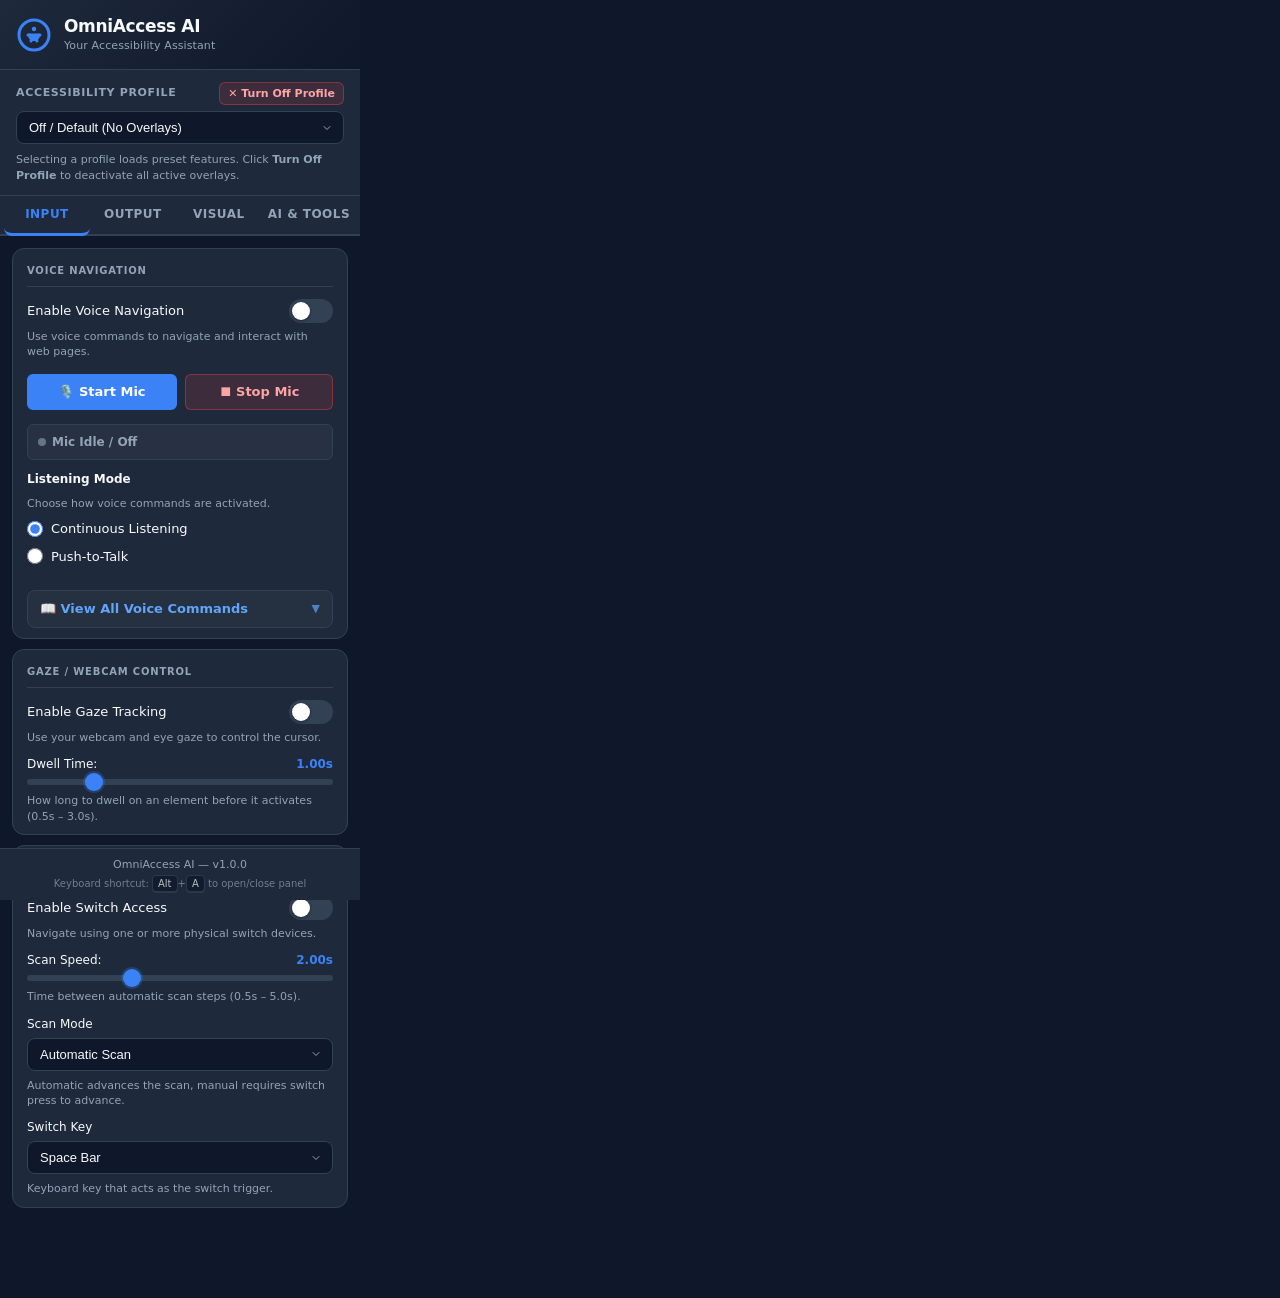
==== sidepanel/index.html @ 91d18937 "Initial commit: OmniAccess AI accessibility assistant and demo website" ====
<!DOCTYPE html>
<html lang="en">
<head>
  <meta charset="UTF-8" />
  <meta name="viewport" content="width=device-width, initial-scale=1.0" />
  <title>OmniAccess AI - Accessibility Assistant</title>
  <link rel="stylesheet" href="sidepanel.css" />
</head>
<body>

  <!-- Skip navigation link for screen readers / keyboard users -->
  <a class="skip-link" href="#main-content">Skip to main content</a>

  <!-- ========== HEADER ========== -->
  <header class="app-header" role="banner">
    <div class="header-logo" aria-hidden="true">
      <!-- Accessibility icon SVG -->
      <svg xmlns="http://www.w3.org/2000/svg" width="36" height="36" viewBox="0 0 24 24"
           fill="none" stroke="currentColor" stroke-width="2" stroke-linecap="round"
           stroke-linejoin="round" class="logo-svg" aria-hidden="true" focusable="false">
        <circle cx="12" cy="12" r="10"/>
        <circle cx="12" cy="8" r="1.5" fill="currentColor" stroke="none"/>
        <path d="M8 12h8M10 16l2-4 2 4"/>
        <path d="M9 12c0 0 0 3 3 3s3-3 3-3"/>
      </svg>
    </div>
    <div class="header-text">
      <h1 class="app-name">OmniAccess AI</h1>
      <p class="app-subtitle">Your Accessibility Assistant</p>
    </div>
  </header>

  <!-- ========== PROFILE SELECTOR ========== -->
  <section class="profile-section" aria-labelledby="profile-label">
    <div style="display: flex; justify-content: space-between; align-items: center;">
      <label id="profile-label" for="profile-select" class="profile-label">
        Accessibility Profile
      </label>
      <button id="btn-reset-profile" type="button" class="btn btn-secondary" style="padding: 3px 8px; font-size: 11px; font-weight: 700; border-radius: 6px; background: rgba(239, 68, 68, 0.15); border: 1px solid rgba(239, 68, 68, 0.4); color: #fca5a5; cursor: pointer; display: inline-flex; align-items: center; gap: 4px;">
        ✕ Turn Off Profile
      </button>
    </div>
    <select id="profile-select" class="profile-select" aria-describedby="profile-desc">
      <option value="custom">Off / Default (No Overlays)</option>
      <option value="low_vision">Low Vision</option>
      <option value="blind_screen_reader">Blind / Screen Reader</option>
      <option value="motor_switch">Motor / Switch Access</option>
      <option value="cognitive_dyslexia">Cognitive / Dyslexia</option>
      <option value="deaf_hard_of_hearing">Deaf / Hard of Hearing</option>
    </select>
    <p id="profile-desc" class="helper-text">
      Selecting a profile loads preset features. Click <strong>Turn Off Profile</strong> to deactivate all active overlays.
    </p>
  </section>

  <!-- ========== TAB NAVIGATION ========== -->
  <main id="main-content">
    <div class="tab-bar" role="tablist" aria-label="Settings Categories">
      <button
        class="tab-btn active"
        role="tab"
        id="tab-input"
        aria-controls="panel-input"
        aria-selected="true"
        tabindex="0">
        Input
      </button>
      <button
        class="tab-btn"
        role="tab"
        id="tab-output"
        aria-controls="panel-output"
        aria-selected="false"
        tabindex="-1">
        Output
      </button>
      <button
        class="tab-btn"
        role="tab"
        id="tab-visual"
        aria-controls="panel-visual"
        aria-selected="false"
        tabindex="-1">
        Visual
      </button>
      <button
        class="tab-btn"
        role="tab"
        id="tab-ai"
        aria-controls="panel-ai"
        aria-selected="false"
        tabindex="-1">
        AI &amp; Tools
      </button>
    </div>

    <!-- ======== INPUT TAB PANEL ======== -->
    <div
      class="tab-panel active"
      id="panel-input"
      role="tabpanel"
      aria-labelledby="tab-input"
      tabindex="0">

      <!-- Voice Navigation -->
      <section class="section-card" aria-labelledby="voice-heading">
        <h2 id="voice-heading" class="section-title">Voice Navigation</h2>

        <div class="control-row">
          <label class="toggle-label" for="voice-toggle">
            <span class="toggle-text">Enable Voice Navigation</span>
            <span class="toggle-switch">
              <input type="checkbox" id="voice-toggle" class="toggle-input"
                     aria-describedby="voice-toggle-desc" />
              <span class="toggle-slider" aria-hidden="true"></span>
            </span>
          </label>
          <p id="voice-toggle-desc" class="helper-text">
            Use voice commands to navigate and interact with web pages.
          </p>
          <div style="display: flex; gap: 8px; margin-top: 10px;">
            <button id="btn-start-mic" type="button" class="btn btn-primary" style="flex: 1; padding: 7px 12px; font-size: 13px; display: inline-flex; align-items: center; justify-content: center; gap: 6px; border-radius: 6px; cursor: pointer;">
              🎙️ Start Mic
            </button>
            <button id="btn-stop-mic" type="button" class="btn btn-secondary" style="flex: 1; padding: 7px 12px; font-size: 13px; display: inline-flex; align-items: center; justify-content: center; gap: 6px; border-radius: 6px; cursor: pointer; background: rgba(239, 68, 68, 0.15); border: 1px solid rgba(239, 68, 68, 0.4); color: #fca5a5;">
              ⏹ Stop Mic
            </button>
          </div>
          <div id="mic-live-banner" style="margin-top: 10px; padding: 8px 10px; background: rgba(255,255,255,0.04); border: 1px solid var(--border); border-radius: 6px; font-size: 12px; display: flex; align-items: center; justify-content: space-between;">
            <span id="mic-status-label" style="display: inline-flex; align-items: center; gap: 6px; font-weight: 600; color: #94a3b8;">
              <span id="mic-status-dot" style="width: 8px; height: 8px; border-radius: 50%; background: #64748b;"></span>
              Mic Idle / Off
            </span>
            <span id="mic-live-text" style="color: #cbd5e1; font-style: italic; max-width: 170px; overflow: hidden; text-overflow: ellipsis; white-space: nowrap;"></span>
          </div>
        </div>

        <fieldset class="radio-group" id="listening-mode-group" aria-describedby="listen-mode-desc">
          <legend class="radio-legend">Listening Mode</legend>
          <p id="listen-mode-desc" class="helper-text">Choose how voice commands are activated.</p>
          <label class="radio-label">
            <input type="radio" name="listening-mode" value="continuous" id="mode-continuous" />
            <span>Continuous Listening</span>
          </label>
          <label class="radio-label">
            <input type="radio" name="listening-mode" value="push_to_talk" id="mode-push" />
            <span>Push-to-Talk</span>
          </label>
        </fieldset>

        <!-- Voice Commands Cheat Sheet -->
        <details style="margin-top: 14px; background: rgba(255,255,255,0.03); border: 1px solid var(--border); border-radius: 8px; padding: 8px 12px; font-size: 13px;">
          <summary style="cursor: pointer; font-weight: 700; color: #60a5fa; user-select: none; display: flex; align-items: center; justify-content: space-between;">
            <span>📖 View All Voice Commands</span>
            <span style="font-size: 11px; opacity: 0.7;">▼</span>
          </summary>
          <div style="margin-top: 10px; display: flex; flex-direction: column; gap: 8px; font-size: 12px; line-height: 1.5; color: #cbd5e1;">
            <div>
              <strong style="color: #fff;">Media & Playback:</strong>
              <div style="color: #94a3b8; margin-top: 2px;">• "play" / "play video" / "resume"</div>
              <div style="color: #94a3b8;">• "pause" / "pause video" / "freeze"</div>
              <div style="color: #94a3b8;">• "volume up" / "volume down" / "mute" / "unmute"</div>
            </div>
            <div>
              <strong style="color: #fff;">Screen & Brightness:</strong>
              <div style="color: #94a3b8; margin-top: 2px;">• "brightness up" / "make brighter"</div>
              <div style="color: #94a3b8;">• "brightness down" / "dim screen"</div>
              <div style="color: #94a3b8;">• "zoom in" / "zoom out" / "fullscreen"</div>
            </div>
            <div>
              <strong style="color: #fff;">Navigation & Clicks:</strong>
              <div style="color: #94a3b8; margin-top: 2px;">• "show numbers" (places badges on links/buttons)</div>
              <div style="color: #94a3b8;">• "click [number or name]" (e.g. "click 3" or "click search")</div>
              <div style="color: #94a3b8;">• "scroll down" / "scroll up" / "top" / "bottom"</div>
              <div style="color: #94a3b8;">• "go back" / "go forward" / "reload"</div>
            </div>
            <div>
              <strong style="color: #fff;">Microphone & AI:</strong>
              <div style="color: #94a3b8; margin-top: 2px;">• "stop listening" / "turn off mic" / "mute mic"</div>
              <div style="color: #94a3b8;">• "read page" / "stop reading"</div>
              <div style="color: #94a3b8;">• "simplify text" / "high contrast" / "captions"</div>
            </div>
            <div style="margin-top: 10px; padding-top: 8px; border-top: 1px solid var(--border); text-align: center;">
              <a id="link-voice-commands" href="website.html#voice-commands" target="_blank" rel="noopener noreferrer" style="color: #60a5fa; text-decoration: none; font-weight: 700; display: inline-flex; align-items: center; gap: 5px; font-size: 12px; cursor: pointer;">
                <span>🌐 Open Full Voice Commands Guide in New Tab</span>
                <span style="font-size: 14px;">↗</span>
              </a>
            </div>
          </div>
        </details>
      </section>

      <!-- Gaze / Webcam -->
      <section class="section-card" aria-labelledby="gaze-heading">
        <h2 id="gaze-heading" class="section-title">Gaze / Webcam Control</h2>

        <div class="control-row">
          <label class="toggle-label" for="gaze-toggle">
            <span class="toggle-text">Enable Gaze Tracking</span>
            <span class="toggle-switch">
              <input type="checkbox" id="gaze-toggle" class="toggle-input"
                     aria-describedby="gaze-toggle-desc" />
              <span class="toggle-slider" aria-hidden="true"></span>
            </span>
          </label>
          <p id="gaze-toggle-desc" class="helper-text">
            Use your webcam and eye gaze to control the cursor.
          </p>
        </div>

        <div class="slider-group">
          <label for="dwell-time-slider" class="slider-label">
            Dwell Time:
            <span id="dwell-time-value" class="slider-value" aria-live="polite">1.00s</span>
          </label>
          <input
            type="range"
            id="dwell-time-slider"
            class="range-slider"
            min="0.5"
            max="3.0"
            step="0.25"
            value="1.0"
            aria-describedby="dwell-time-desc"
            aria-valuemin="0.5"
            aria-valuemax="3.0"
            aria-valuenow="1.0"
            aria-valuetext="1.00 seconds" />
          <p id="dwell-time-desc" class="helper-text">
            How long to dwell on an element before it activates (0.5s – 3.0s).
          </p>
        </div>
      </section>

      <!-- Switch Access -->
      <section class="section-card" aria-labelledby="switch-heading">
        <h2 id="switch-heading" class="section-title">Switch Access</h2>

        <div class="control-row">
          <label class="toggle-label" for="switch-toggle">
            <span class="toggle-text">Enable Switch Access</span>
            <span class="toggle-switch">
              <input type="checkbox" id="switch-toggle" class="toggle-input"
                     aria-describedby="switch-toggle-desc" />
              <span class="toggle-slider" aria-hidden="true"></span>
            </span>
          </label>
          <p id="switch-toggle-desc" class="helper-text">
            Navigate using one or more physical switch devices.
          </p>
        </div>

        <div class="slider-group">
          <label for="scan-speed-slider" class="slider-label">
            Scan Speed:
            <span id="scan-speed-value" class="slider-value" aria-live="polite">2.00s</span>
          </label>
          <input
            type="range"
            id="scan-speed-slider"
            class="range-slider"
            min="0.5"
            max="5.0"
            step="0.5"
            value="2.0"
            aria-describedby="scan-speed-desc"
            aria-valuemin="0.5"
            aria-valuemax="5.0"
            aria-valuenow="2.0"
            aria-valuetext="2.00 seconds" />
          <p id="scan-speed-desc" class="helper-text">
            Time between automatic scan steps (0.5s – 5.0s).
          </p>
        </div>

        <div class="select-group">
          <label for="scan-mode-select" class="select-label">Scan Mode</label>
          <select id="scan-mode-select" class="styled-select" aria-describedby="scan-mode-desc">
            <option value="auto">Automatic Scan</option>
            <option value="manual">Manual Scan</option>
          </select>
          <p id="scan-mode-desc" class="helper-text">
            Automatic advances the scan, manual requires switch press to advance.
          </p>
        </div>

        <div class="select-group">
          <label for="switch-key-select" class="select-label">Switch Key</label>
          <select id="switch-key-select" class="styled-select" aria-describedby="switch-key-desc">
            <option value="Space">Space Bar</option>
            <option value="Enter">Enter Key</option>
          </select>
          <p id="switch-key-desc" class="helper-text">
            Keyboard key that acts as the switch trigger.
          </p>
        </div>
      </section>
    </div><!-- /panel-input -->

    <!-- ======== OUTPUT TAB PANEL ======== -->
    <div
      class="tab-panel"
      id="panel-output"
      role="tabpanel"
      aria-labelledby="tab-output"
      tabindex="0"
      hidden>

      <!-- Live Captions (Moved to top of Output tab for immediate visibility) -->
      <section class="section-card" aria-labelledby="captions-heading" style="border: 1.5px solid #3b82f6;">
        <h2 id="captions-heading" class="section-title" style="color: #60a5fa; display: flex; align-items: center; justify-content: space-between;">
          <span>🎙️ Live Captions</span>
          <span style="font-size: 11px; font-weight: normal; background: rgba(59,130,246,0.2); padding: 2px 8px; border-radius: 12px; color: #93c5fd;">Real-time</span>
        </h2>

        <div class="control-row">
          <label class="toggle-label" for="captions-toggle">
            <span class="toggle-text" style="font-weight: 600;">Enable Live Captions</span>
            <span class="toggle-switch">
              <input type="checkbox" id="captions-toggle" class="toggle-input"
                     aria-describedby="captions-toggle-desc" />
              <span class="toggle-slider" aria-hidden="true"></span>
            </span>
          </label>
          <p id="captions-toggle-desc" class="helper-text">
            Display draggable real-time floating captions for microphone or media audio.
          </p>
        </div>

        <div class="select-group">
          <label for="caption-lang-select" class="select-label">Speech Recognition Language</label>
          <select id="caption-lang-select" class="styled-select" aria-describedby="caption-lang-desc">
            <option value="en-US" selected>English (US) [en-US]</option>
            <option value="en-GB">English (UK) [en-GB]</option>
            <option value="es-ES">Spanish [es-ES]</option>
            <option value="fr-FR">French [fr-FR]</option>
            <option value="de-DE">German [de-DE]</option>
            <option value="hi-IN">Hindi [hi-IN]</option>
            <option value="zh-CN">Chinese (Simplified) [zh-CN]</option>
            <option value="ja-JP">Japanese [ja-JP]</option>
            <option value="ar-SA">Arabic [ar-SA]</option>
            <option value="pt-BR">Portuguese [pt-BR]</option>
          </select>
          <p id="caption-lang-desc" class="helper-text">
            Choose the language being spoken into your microphone or media.
          </p>
        </div>

        <div class="select-group">
          <label for="caption-size-select" class="select-label">Caption Size</label>
          <select id="caption-size-select" class="styled-select">
            <option value="small">Small (16px)</option>
            <option value="medium" selected>Medium (20px)</option>
            <option value="large">Large (26px)</option>
          </select>
        </div>

        <div style="margin-top: 10px; display: flex; gap: 8px;">
          <button type="button" id="caption-test-btn" class="action-btn secondary" style="flex: 1; padding: 7px 10px; font-size: 12px;">
            💬 Test Captions HUD
          </button>
        </div>
      </section>

      <!-- Audio Chimes -->
      <section class="section-card" aria-labelledby="chimes-heading">
        <h2 id="chimes-heading" class="section-title">Audio Feedback</h2>

        <div class="control-row">
          <label class="toggle-label" for="audio-chimes-toggle">
            <span class="toggle-text">Audio Chimes</span>
            <span class="toggle-switch">
              <input type="checkbox" id="audio-chimes-toggle" class="toggle-input"
                     aria-describedby="chimes-desc" />
              <span class="toggle-slider" aria-hidden="true"></span>
            </span>
          </label>
          <p id="chimes-desc" class="helper-text">
            Play subtle chime sounds on interactions and events.
          </p>
        </div>

        <div style="margin-top: 10px;">
          <button type="button" id="test-chime-btn" class="action-btn secondary" style="width: 100%; padding: 6px 10px; font-size: 12px;">
            🔔 Play Test Chime
          </button>
        </div>
      </section>

      <!-- Read Aloud -->
      <section class="section-card" aria-labelledby="readaloud-heading">
        <h2 id="readaloud-heading" class="section-title">Read Aloud (TTS)</h2>

        <div class="control-row">
          <label class="toggle-label" for="read-aloud-toggle">
            <span class="toggle-text">Enable Read Aloud</span>
            <span class="toggle-switch">
              <input type="checkbox" id="read-aloud-toggle" class="toggle-input"
                     aria-describedby="readaloud-toggle-desc" />
              <span class="toggle-slider" aria-hidden="true"></span>
            </span>
          </label>
          <p id="readaloud-toggle-desc" class="helper-text">
            Read page content aloud using text-to-speech.
          </p>
        </div>

        <div class="slider-group">
          <label for="tts-speed-slider" class="slider-label">
            Speech Speed:
            <span id="tts-speed-value" class="slider-value" aria-live="polite">1.0×</span>
          </label>
          <input
            type="range"
            id="tts-speed-slider"
            class="range-slider"
            min="0.5"
            max="2.0"
            step="0.1"
            value="1.0"
            aria-valuemin="0.5"
            aria-valuemax="2.0"
            aria-valuenow="1.0"
            aria-valuetext="1.0 times" />
        </div>

        <div class="slider-group">
          <label for="tts-pitch-slider" class="slider-label">
            Pitch:
            <span id="tts-pitch-value" class="slider-value" aria-live="polite">1.0</span>
          </label>
          <input
            type="range"
            id="tts-pitch-slider"
            class="range-slider"
            min="0.5"
            max="2.0"
            step="0.1"
            value="1.0"
            aria-valuemin="0.5"
            aria-valuemax="2.0"
            aria-valuenow="1.0" />
        </div>

        <div class="select-group">
          <label for="tts-voice-select" class="select-label">Voice</label>
          <select id="tts-voice-select" class="styled-select" aria-describedby="voice-select-desc">
            <option value="">Loading voices…</option>
          </select>
          <p id="voice-select-desc" class="helper-text">
            Voices are provided by your operating system.
          </p>
        </div>
      </section>

      <!-- Sound Labels -->
      <section class="section-card" aria-labelledby="sound-labels-heading">
        <h2 id="sound-labels-heading" class="section-title">Sound Labels</h2>

        <div class="control-row">
          <label class="toggle-label" for="sound-labels-toggle">
            <span class="toggle-text">Show Sound Labels</span>
            <span class="toggle-switch">
              <input type="checkbox" id="sound-labels-toggle" class="toggle-input"
                     aria-describedby="sound-labels-desc" />
              <span class="toggle-slider" aria-hidden="true"></span>
            </span>
          </label>
          <p id="sound-labels-desc" class="helper-text">
            Display on-screen text tags like [Music], [Applause] for ambient sounds.
          </p>
        </div>
      </section>

      <!-- Visual Alerts -->
      <section class="section-card" aria-labelledby="visual-alerts-heading">
        <h2 id="visual-alerts-heading" class="section-title">Visual &amp; Haptic</h2>

        <div class="control-row">
          <label class="toggle-label" for="visual-alerts-toggle">
            <span class="toggle-text">Visual Alerts</span>
            <span class="toggle-switch">
              <input type="checkbox" id="visual-alerts-toggle" class="toggle-input"
                     aria-describedby="visual-alerts-desc" />
              <span class="toggle-slider" aria-hidden="true"></span>
            </span>
          </label>
          <p id="visual-alerts-desc" class="helper-text">
            Flash the screen border instead of playing sounds for alerts.
          </p>
        </div>

        <div class="control-row">
          <label class="toggle-label" for="haptic-toggle">
            <span class="toggle-text">Haptic Feedback</span>
            <span class="toggle-switch">
              <input type="checkbox" id="haptic-toggle" class="toggle-input"
                     aria-describedby="haptic-desc" />
              <span class="toggle-slider" aria-hidden="true"></span>
            </span>
          </label>
          <p id="haptic-desc" class="helper-text">
            Trigger device vibration on key events (mobile/supported devices only).
          </p>
        </div>
      </section>
    </div><!-- /panel-output -->

    <!-- ======== VISUAL TAB PANEL ======== -->
    <div
      class="tab-panel"
      id="panel-visual"
      role="tabpanel"
      aria-labelledby="tab-visual"
      tabindex="0"
      hidden>

      <!-- High Contrast -->
      <section class="section-card" aria-labelledby="contrast-heading">
        <h2 id="contrast-heading" class="section-title">High Contrast</h2>

        <div class="control-row">
          <label class="toggle-label" for="high-contrast-toggle">
            <span class="toggle-text">Enable High Contrast</span>
            <span class="toggle-switch">
              <input type="checkbox" id="high-contrast-toggle" class="toggle-input"
                     aria-describedby="contrast-toggle-desc" />
              <span class="toggle-slider" aria-hidden="true"></span>
            </span>
          </label>
          <p id="contrast-toggle-desc" class="helper-text">
            Apply a high-contrast colour theme to the current page.
          </p>
        </div>

        <div class="select-group">
          <label for="contrast-theme-select" class="select-label">Contrast Theme</label>
          <select id="contrast-theme-select" class="styled-select">
            <option value="yellow-black">Yellow on Black</option>
            <option value="white-black">White on Black</option>
            <option value="black-white">Black on White</option>
          </select>
        </div>
      </section>

      <!-- Large Cursor -->
      <section class="section-card" aria-labelledby="cursor-heading">
        <h2 id="cursor-heading" class="section-title">Cursor</h2>

        <div class="control-row">
          <label class="toggle-label" for="large-cursor-toggle">
            <span class="toggle-text">Large Cursor</span>
            <span class="toggle-switch">
              <input type="checkbox" id="large-cursor-toggle" class="toggle-input"
                     aria-describedby="cursor-desc" />
              <span class="toggle-slider" aria-hidden="true"></span>
            </span>
          </label>
          <p id="cursor-desc" class="helper-text">
            Replace the default cursor with a larger, high-visibility cursor.
          </p>
        </div>
      </section>

      <!-- Zoom Level -->
      <section class="section-card" aria-labelledby="zoom-heading">
        <h2 id="zoom-heading" class="section-title">Page Zoom</h2>

        <div class="slider-group">
          <label for="zoom-slider" class="slider-label">
            Zoom Level:
            <span id="zoom-value" class="slider-value" aria-live="polite">100%</span>
          </label>
          <input
            type="range"
            id="zoom-slider"
            class="range-slider"
            min="80"
            max="200"
            step="5"
            value="100"
            aria-valuemin="80"
            aria-valuemax="200"
            aria-valuenow="100"
            aria-valuetext="100 percent" />
        </div>
      </section>

      <!-- Dyslexia Font -->
      <section class="section-card" aria-labelledby="dyslexia-heading">
        <h2 id="dyslexia-heading" class="section-title">Dyslexia-Friendly Font</h2>

        <div class="control-row">
          <label class="toggle-label" for="dyslexia-font-toggle">
            <span class="toggle-text">Enable Dyslexia Font</span>
            <span class="toggle-switch">
              <input type="checkbox" id="dyslexia-font-toggle" class="toggle-input"
                     aria-describedby="dyslexia-font-desc" />
              <span class="toggle-slider" aria-hidden="true"></span>
            </span>
          </label>
          <p id="dyslexia-font-desc" class="helper-text">
            Apply a dyslexia-friendly typeface to all page text.
          </p>
        </div>

        <div class="select-group">
          <label for="dyslexia-font-select" class="select-label">Font Family</label>
          <select id="dyslexia-font-select" class="styled-select">
            <option value="Lexend">Lexend</option>
            <option value="Atkinson">Atkinson Hyperlegible</option>
            <option value="OpenDyslexic">OpenDyslexic</option>
          </select>
        </div>
      </section>

      <!-- Bionic Reading -->
      <section class="section-card" aria-labelledby="bionic-heading">
        <h2 id="bionic-heading" class="section-title">Reading Enhancements</h2>

        <div class="control-row">
          <label class="toggle-label" for="bionic-reading-toggle">
            <span class="toggle-text">Bionic Reading</span>
            <span class="toggle-switch">
              <input type="checkbox" id="bionic-reading-toggle" class="toggle-input"
                     aria-describedby="bionic-desc" />
              <span class="toggle-slider" aria-hidden="true"></span>
            </span>
          </label>
          <p id="bionic-desc" class="helper-text">
            Bold the first letters of each word to speed up reading.
          </p>
        </div>

        <div class="control-row">
          <label class="toggle-label" for="reading-ruler-toggle">
            <span class="toggle-text">Reading Ruler</span>
            <span class="toggle-switch">
              <input type="checkbox" id="reading-ruler-toggle" class="toggle-input"
                     aria-describedby="ruler-desc" />
              <span class="toggle-slider" aria-hidden="true"></span>
            </span>
          </label>
          <p id="ruler-desc" class="helper-text">
            Show a horizontal guide line that follows your cursor to aid tracking.
          </p>
        </div>

        <div class="control-row">
          <label class="toggle-label" for="text-spacing-toggle">
            <span class="toggle-text">Increased Text Spacing</span>
            <span class="toggle-switch">
              <input type="checkbox" id="text-spacing-toggle" class="toggle-input"
                     aria-describedby="spacing-desc" />
              <span class="toggle-slider" aria-hidden="true"></span>
            </span>
          </label>
          <p id="spacing-desc" class="helper-text">
            Increase letter spacing, word spacing, and line height for readability.
          </p>
        </div>
      </section>
    </div><!-- /panel-visual -->

    <!-- ======== AI TOOLS TAB PANEL ======== -->
    <div
      class="tab-panel"
      id="panel-ai"
      role="tabpanel"
      aria-labelledby="tab-ai"
      tabindex="0"
      hidden>

      <!-- AI Provider -->
      <section class="section-card" aria-labelledby="apikey-heading">
        <h2 id="apikey-heading" class="section-title">AI Provider</h2>

        <div class="select-group" style="margin-bottom: 12px;">
          <label for="ai-provider-select" class="select-label">Provider</label>
          <select id="ai-provider-select" class="styled-select" aria-describedby="provider-desc">
            <option value="gemini">Google Gemini</option>
            <option value="grok">Grok (xAI)</option>
          </select>
          <p id="provider-desc" class="helper-text">
            Choose which AI service powers text simplification and image descriptions.
          </p>
        </div>

        <div class="select-group">
          <label for="api-key-input" class="select-label" id="api-key-label">API Key</label>
          <div style="position: relative;">
            <input
              type="password"
              id="api-key-input"
              class="styled-input"
              placeholder="Enter your Gemini API key…"
              autocomplete="off"
              aria-describedby="api-key-desc"
              style="padding-right: 44px;" />
            <button
              type="button"
              id="api-key-show-btn"
              aria-label="Show/hide API key"
              title="Show / hide key"
              style="position:absolute;right:8px;top:50%;transform:translateY(-50%);background:none;border:none;cursor:pointer;font-size:16px;color:var(--text-secondary,#94a3b8);padding:4px;">
              👁
            </button>
          </div>
          <p id="api-key-desc" class="helper-text" id="api-key-hint">
            Your key is saved automatically — you only need to enter it once.
          </p>
          <!-- Saved indicator -->
          <div id="key-saved-badge"
               style="display:none; margin-top:6px; font-size:12px; color:#4ade80; display:flex; align-items:center; gap:5px;"
               aria-live="polite">
            <span>✓</span><span>Key remembered</span>
          </div>
        </div>

        <div class="button-row">
          <button id="api-key-save-btn" class="btn-primary" type="button">
            Save Key
          </button>
          <button id="api-key-test-btn" class="btn-secondary" type="button">
            Test Key
          </button>
          <button id="api-key-clear-btn" class="btn-secondary" type="button" style="color:#fca5a5; border-color:rgba(239,68,68,0.3);" title="Remove saved key">
            Clear
          </button>
        </div>
        <div id="api-key-status" class="status-message" aria-live="polite" role="status"></div>

        <div class="ai-model-info" id="ai-model-info" aria-live="polite">
          <span class="model-label">Model:</span>
          <span id="model-name" class="model-value">—</span>
        </div>

        <div style="margin-top: 1rem; border-top: 1px solid var(--border); padding-top: 1rem;">
          <button id="open-website-btn" class="btn-secondary" type="button" style="width: 100%; display: flex; align-items: center; justify-content: center; gap: 8px;">
            <span>🌐 Open Showcase Website</span>
          </button>
        </div>
      </section>

      <!-- Simplify Text -->
      <section class="section-card" aria-labelledby="simplify-heading">
        <h2 id="simplify-heading" class="section-title">Simplify Text</h2>

        <div class="select-group">
          <label for="reading-level-select" class="select-label">Reading Level</label>
          <select id="reading-level-select" class="styled-select" aria-describedby="level-desc">
            <option value="elementary">Elementary (Grade 3–5)</option>
            <option value="plain" selected>Plain English (Adult)</option>
            <option value="summary">Brief Summary</option>
          </select>
          <p id="level-desc" class="helper-text">
            Choose how the AI should simplify the page text.
          </p>
        </div>

        <div class="button-row">
          <button id="simplify-btn" class="btn-primary" type="button">
            Simplify Page
          </button>
        </div>
        <div id="simplify-status" class="status-message" aria-live="polite" role="status"></div>
      </section>

      <!-- Image Describer -->
      <section class="section-card" aria-labelledby="images-heading">
        <h2 id="images-heading" class="section-title">Image Describer</h2>
        <p class="helper-text">
          Use AI to generate descriptive alt text for images that are missing descriptions.
        </p>

        <div class="button-row">
          <button id="describe-images-btn" class="btn-primary" type="button">
            Describe Images on Page
          </button>
        </div>
        <div id="images-status" class="status-message" aria-live="polite" role="status"></div>
      </section>

      <!-- WCAG Auditor -->
      <section class="section-card" aria-labelledby="audit-heading">
        <h2 id="audit-heading" class="section-title">WCAG Auditor</h2>
        <p class="helper-text">
          Scan the current page for accessibility issues and optionally auto-fix them.
        </p>

        <div class="button-row">
          <button id="audit-btn" class="btn-primary" type="button">
            Run WCAG Audit
          </button>
          <button id="auto-fix-btn" class="btn-secondary" type="button">
            Auto-Fix Issues
          </button>
        </div>
        <div id="audit-status" class="status-message" aria-live="polite" role="status"></div>

        <div class="results-container" id="audit-results-container" hidden>
          <h3 class="results-title" id="audit-results-heading">Audit Results</h3>
          <pre
            id="audit-results"
            class="results-pre"
            role="region"
            aria-labelledby="audit-results-heading"
            tabindex="0"></pre>
        </div>
      </section>
    </div><!-- /panel-ai -->

  </main><!-- /main-content -->

  <!-- ========== FOOTER ========== -->
  <footer class="app-footer" role="contentinfo">
    <p class="footer-version">OmniAccess AI &mdash; v1.0.0</p>
    <p class="footer-shortcut">
      Keyboard shortcut: <kbd>Alt</kbd>+<kbd>A</kbd> to open/close panel
    </p>
  </footer>

  <script src="sidepanel.js"></script>
</body>
</html>
---- sidepanel/sidepanel.css ----
/* ==========================================================================
   OmniAccess AI — Side Panel Stylesheet
   Dark theme, WCAG-AA compliant, 360px side panel width
   ========================================================================== */

/* --------------------------------------------------------------------------
   1. CSS Custom Properties (Design Tokens)
   -------------------------------------------------------------------------- */
:root {
  --bg-primary:    #0f172a;
  --bg-secondary:  #1e293b;
  --bg-card:       #1e293b;
  --accent:        #3b82f6;
  --accent-hover:  #2563eb;
  --text-primary:  #f8fafc;
  --text-secondary:#94a3b8;
  --border:        #334155;
  --success:       #10b981;
  --error:         #ef4444;
  --warning:       #f59e0b;

  /* toggle switch dimensions */
  --toggle-w: 44px;
  --toggle-h: 24px;
  --toggle-thumb: 18px;

  /* focus ring */
  --focus-ring: 3px solid var(--accent);
  --focus-offset: 2px;
}

/* --------------------------------------------------------------------------
   2. Reset / Base
   -------------------------------------------------------------------------- */
*,
*::before,
*::after {
  box-sizing: border-box;
  margin: 0;
  padding: 0;
}

html {
  scroll-behavior: smooth;
}

body {
  font-family: system-ui, -apple-system, BlinkMacSystemFont, "Segoe UI",
               Roboto, Oxygen, Ubuntu, Cantarell, "Open Sans", "Helvetica Neue",
               sans-serif;
  background-color: var(--bg-primary);
  color: var(--text-primary);
  min-height: 100vh;
  width: 360px;
  font-size: 14px;
  line-height: 1.5;
  overflow-x: hidden;
}

/* --------------------------------------------------------------------------
   3. Scrollbar (webkit)
   -------------------------------------------------------------------------- */
::-webkit-scrollbar {
  width: 6px;
  height: 6px;
}

::-webkit-scrollbar-track {
  background: var(--bg-primary);
}

::-webkit-scrollbar-thumb {
  background: var(--border);
  border-radius: 3px;
}

::-webkit-scrollbar-thumb:hover {
  background: var(--text-secondary);
}

/* --------------------------------------------------------------------------
   4. Skip Link (accessibility)
   -------------------------------------------------------------------------- */
.skip-link {
  position: absolute;
  top: -60px;
  left: 8px;
  background: var(--accent);
  color: #ffffff;
  padding: 8px 14px;
  border-radius: 6px;
  font-weight: 600;
  font-size: 13px;
  text-decoration: none;
  z-index: 9999;
  transition: top 0.2s;
}

.skip-link:focus {
  top: 8px;
  outline: var(--focus-ring);
  outline-offset: var(--focus-offset);
}

/* --------------------------------------------------------------------------
   5. Header
   -------------------------------------------------------------------------- */
.app-header {
  display: flex;
  align-items: center;
  gap: 12px;
  padding: 16px 16px 14px;
  background: linear-gradient(135deg, #1e293b 0%, #0f172a 100%);
  border-bottom: 1px solid var(--border);
}

.header-logo {
  flex-shrink: 0;
}

.logo-svg {
  display: block;
  color: var(--accent);
  width: 36px;
  height: 36px;
}

.header-text {
  display: flex;
  flex-direction: column;
  gap: 2px;
}

.app-name {
  font-size: 17px;
  font-weight: 700;
  color: var(--text-primary);
  letter-spacing: -0.02em;
  line-height: 1.2;
}

.app-subtitle {
  font-size: 11px;
  color: var(--text-secondary);
  letter-spacing: 0.01em;
}

/* --------------------------------------------------------------------------
   6. Profile Selector
   -------------------------------------------------------------------------- */
.profile-section {
  padding: 12px 16px;
  background: var(--bg-secondary);
  border-bottom: 1px solid var(--border);
  display: flex;
  flex-direction: column;
  gap: 6px;
}

.profile-label {
  font-size: 11px;
  font-weight: 600;
  color: var(--text-secondary);
  text-transform: uppercase;
  letter-spacing: 0.06em;
}

.profile-select {
  width: 100%;
  background: var(--bg-primary);
  color: var(--text-primary);
  border: 1px solid var(--border);
  border-radius: 8px;
  padding: 8px 12px;
  font-size: 13px;
  cursor: pointer;
  appearance: none;
  background-image: url("data:image/svg+xml,%3Csvg xmlns='http://www.w3.org/2000/svg' width='12' height='12' viewBox='0 0 24 24' fill='none' stroke='%2394a3b8' stroke-width='2' stroke-linecap='round' stroke-linejoin='round'%3E%3Cpolyline points='6 9 12 15 18 9'%3E%3C/polyline%3E%3C/svg%3E");
  background-repeat: no-repeat;
  background-position: right 10px center;
  padding-right: 30px;
  transition: border-color 0.2s;
}

.profile-select:hover {
  border-color: var(--accent);
}

.profile-select:focus,
.profile-select:focus-visible {
  outline: var(--focus-ring);
  outline-offset: var(--focus-offset);
  border-color: var(--accent);
}

/* --------------------------------------------------------------------------
   7. Tab Bar
   -------------------------------------------------------------------------- */
.tab-bar {
  display: flex;
  border-bottom: 2px solid var(--border);
  background: var(--bg-secondary);
  padding: 0 4px;
  gap: 0;
}

.tab-btn {
  flex: 1;
  background: none;
  border: none;
  border-bottom: 3px solid transparent;
  margin-bottom: -2px;
  padding: 10px 6px;
  color: var(--text-secondary);
  font-size: 12px;
  font-weight: 600;
  letter-spacing: 0.04em;
  text-transform: uppercase;
  cursor: pointer;
  transition: color 0.2s, border-color 0.2s;
  white-space: nowrap;
}

.tab-btn:hover {
  color: var(--text-primary);
  background: rgba(255, 255, 255, 0.04);
}

.tab-btn.active,
.tab-btn[aria-selected="true"] {
  color: var(--accent);
  border-bottom-color: var(--accent);
}

.tab-btn:focus,
.tab-btn:focus-visible {
  outline: var(--focus-ring);
  outline-offset: var(--focus-offset);
  border-radius: 4px;
}

/* --------------------------------------------------------------------------
   8. Tab Panels
   -------------------------------------------------------------------------- */
.tab-panel {
  display: none;
  padding: 12px 12px 80px; /* bottom padding clears footer */
  animation: fadeIn 0.15s ease-in;
}

.tab-panel.active {
  display: block !important;
}

.tab-panel[hidden]:not(.active) {
  display: none !important;
}

@keyframes fadeIn {
  from { opacity: 0; transform: translateY(4px); }
  to   { opacity: 1; transform: translateY(0); }
}

/* --------------------------------------------------------------------------
   9. Section Cards
   -------------------------------------------------------------------------- */
.section-card {
  background: var(--bg-card);
  border: 1px solid var(--border);
  border-radius: 12px;
  padding: 14px 14px 10px;
  margin-bottom: 10px;
  display: flex;
  flex-direction: column;
  gap: 10px;
}

.section-title {
  font-size: 10px;
  font-weight: 700;
  color: var(--text-secondary);
  text-transform: uppercase;
  letter-spacing: 0.08em;
  border-bottom: 1px solid var(--border);
  padding-bottom: 8px;
  margin-bottom: 2px;
}

/* --------------------------------------------------------------------------
   10. Helper / Description Text
   -------------------------------------------------------------------------- */
.helper-text {
  font-size: 11px;
  color: var(--text-secondary);
  line-height: 1.4;
  margin-top: 2px;
}

/* --------------------------------------------------------------------------
   11. Toggle Switches
   -------------------------------------------------------------------------- */
.control-row {
  display: flex;
  flex-direction: column;
  gap: 4px;
}

.toggle-label {
  display: flex;
  align-items: center;
  justify-content: space-between;
  gap: 10px;
  cursor: pointer;
  user-select: none;
}

.toggle-text {
  font-size: 13px;
  font-weight: 500;
  color: var(--text-primary);
  flex: 1;
}

.toggle-switch {
  position: relative;
  width: var(--toggle-w);
  height: var(--toggle-h);
  flex-shrink: 0;
}

/* Visually hide the native checkbox but keep it accessible */
.toggle-input {
  position: absolute;
  width: 1px;
  height: 1px;
  margin: -1px;
  padding: 0;
  overflow: hidden;
  clip: rect(0, 0, 0, 0);
  white-space: nowrap;
  border: 0;
}

/* Custom slider track */
.toggle-slider {
  position: absolute;
  inset: 0;
  background: var(--border);
  border-radius: 999px;
  transition: background 0.25s;
}

/* Custom slider thumb */
.toggle-slider::before {
  content: "";
  position: absolute;
  top: 50%;
  left: 3px;
  transform: translateY(-50%);
  width: var(--toggle-thumb);
  height: var(--toggle-thumb);
  background: #ffffff;
  border-radius: 50%;
  transition: transform 0.25s, background 0.25s;
  box-shadow: 0 1px 3px rgba(0, 0, 0, 0.4);
}

/* Checked state */
.toggle-input:checked + .toggle-slider {
  background: var(--accent);
}

.toggle-input:checked + .toggle-slider::before {
  transform: translateY(-50%) translateX(calc(var(--toggle-w) - var(--toggle-thumb) - 6px));
}

/* Focus ring on the switch track */
.toggle-input:focus-visible + .toggle-slider {
  outline: var(--focus-ring);
  outline-offset: var(--focus-offset);
  border-radius: 999px;
}

/* --------------------------------------------------------------------------
   12. Radio Buttons
   -------------------------------------------------------------------------- */
.radio-group {
  border: none;
  padding: 0;
  display: flex;
  flex-direction: column;
  gap: 8px;
}

.radio-legend {
  font-size: 12px;
  font-weight: 600;
  color: var(--text-primary);
  margin-bottom: 6px;
  width: 100%;
}

.radio-label {
  display: flex;
  align-items: center;
  gap: 8px;
  font-size: 13px;
  color: var(--text-primary);
  cursor: pointer;
}

.radio-label input[type="radio"] {
  accent-color: var(--accent);
  width: 16px;
  height: 16px;
  cursor: pointer;
  flex-shrink: 0;
}

.radio-label input[type="radio"]:focus-visible {
  outline: var(--focus-ring);
  outline-offset: var(--focus-offset);
}

/* --------------------------------------------------------------------------
   13. Range Sliders
   -------------------------------------------------------------------------- */
.slider-group {
  display: flex;
  flex-direction: column;
  gap: 6px;
}

.slider-label {
  display: flex;
  justify-content: space-between;
  align-items: center;
  font-size: 12px;
  font-weight: 500;
  color: var(--text-primary);
}

.slider-value {
  font-size: 12px;
  font-weight: 600;
  color: var(--accent);
  min-width: 42px;
  text-align: right;
}

.range-slider {
  -webkit-appearance: none;
  appearance: none;
  width: 100%;
  height: 6px;
  background: var(--border);
  border-radius: 3px;
  outline: none;
  cursor: pointer;
  transition: background 0.2s;
}

.range-slider::-webkit-slider-thumb {
  -webkit-appearance: none;
  appearance: none;
  width: 18px;
  height: 18px;
  background: var(--accent);
  border-radius: 50%;
  cursor: pointer;
  box-shadow: 0 0 0 2px rgba(59, 130, 246, 0.25);
  transition: box-shadow 0.2s, background 0.2s;
}

.range-slider::-moz-range-thumb {
  width: 18px;
  height: 18px;
  background: var(--accent);
  border-radius: 50%;
  border: none;
  cursor: pointer;
  box-shadow: 0 0 0 2px rgba(59, 130, 246, 0.25);
}

.range-slider:hover::-webkit-slider-thumb {
  background: var(--accent-hover);
}

.range-slider:focus-visible {
  outline: var(--focus-ring);
  outline-offset: var(--focus-offset);
  border-radius: 3px;
}

.range-slider:focus-visible::-webkit-slider-thumb {
  box-shadow: 0 0 0 4px rgba(59, 130, 246, 0.4);
}

/* --------------------------------------------------------------------------
   14. Selects
   -------------------------------------------------------------------------- */
.select-group {
  display: flex;
  flex-direction: column;
  gap: 5px;
}

.select-label {
  font-size: 12px;
  font-weight: 500;
  color: var(--text-primary);
}

.styled-select {
  width: 100%;
  background: var(--bg-primary);
  color: var(--text-primary);
  border: 1px solid var(--border);
  border-radius: 8px;
  padding: 8px 30px 8px 12px;
  font-size: 13px;
  cursor: pointer;
  appearance: none;
  background-image: url("data:image/svg+xml,%3Csvg xmlns='http://www.w3.org/2000/svg' width='12' height='12' viewBox='0 0 24 24' fill='none' stroke='%2394a3b8' stroke-width='2' stroke-linecap='round' stroke-linejoin='round'%3E%3Cpolyline points='6 9 12 15 18 9'%3E%3C/polyline%3E%3C/svg%3E");
  background-repeat: no-repeat;
  background-position: right 10px center;
  transition: border-color 0.2s;
}

.styled-select:hover {
  border-color: var(--accent);
}

.styled-select:focus,
.styled-select:focus-visible {
  outline: var(--focus-ring);
  outline-offset: var(--focus-offset);
  border-color: var(--accent);
}

/* --------------------------------------------------------------------------
   15. Text Inputs
   -------------------------------------------------------------------------- */
.styled-input {
  width: 100%;
  background: var(--bg-primary);
  color: var(--text-primary);
  border: 1px solid var(--border);
  border-radius: 8px;
  padding: 8px 12px;
  font-size: 13px;
  transition: border-color 0.2s;
}

.styled-input::placeholder {
  color: var(--text-secondary);
}

.styled-input:hover {
  border-color: var(--accent);
}

.styled-input:focus,
.styled-input:focus-visible {
  outline: var(--focus-ring);
  outline-offset: var(--focus-offset);
  border-color: var(--accent);
}

/* --------------------------------------------------------------------------
   16. Buttons
   -------------------------------------------------------------------------- */
.button-row {
  display: flex;
  flex-wrap: wrap;
  gap: 8px;
}

/* Base button */
button {
  font-family: inherit;
  font-size: 13px;
  font-weight: 600;
  cursor: pointer;
  border-radius: 8px;
  padding: 8px 16px;
  border: 2px solid transparent;
  transition: background 0.2s, border-color 0.2s, color 0.2s, box-shadow 0.2s;
  line-height: 1.4;
}

button:focus,
button:focus-visible {
  outline: var(--focus-ring);
  outline-offset: var(--focus-offset);
}

/* Primary */
.btn-primary {
  background: var(--accent);
  color: #ffffff;
  border-color: var(--accent);
}

.btn-primary:hover {
  background: var(--accent-hover);
  border-color: var(--accent-hover);
}

.btn-primary:active {
  background: #1d4ed8;
}

/* Secondary / Outline */
.btn-secondary {
  background: transparent;
  color: var(--accent);
  border-color: var(--accent);
}

.btn-secondary:hover {
  background: rgba(59, 130, 246, 0.12);
}

/* Danger */
.btn-danger {
  background: var(--error);
  color: #ffffff;
  border-color: var(--error);
}

.btn-danger:hover {
  background: #dc2626;
  border-color: #dc2626;
}

/* Disabled state */
button:disabled {
  opacity: 0.5;
  cursor: not-allowed;
}

/* --------------------------------------------------------------------------
   17. Status Messages
   -------------------------------------------------------------------------- */
.status-message {
  font-size: 12px;
  font-weight: 500;
  min-height: 18px;
  padding: 2px 0;
  transition: opacity 0.3s;
}

.status-message.success {
  color: var(--success);
}

.status-message.error {
  color: var(--error);
}

.status-message.warning {
  color: var(--warning);
}

/* --------------------------------------------------------------------------
   18. Status Badges
   -------------------------------------------------------------------------- */
.badge-success,
.badge-error,
.badge-warning {
  display: inline-flex;
  align-items: center;
  gap: 4px;
  font-size: 11px;
  font-weight: 600;
  padding: 2px 8px;
  border-radius: 999px;
}

.badge-success {
  background: rgba(16, 185, 129, 0.15);
  color: var(--success);
  border: 1px solid rgba(16, 185, 129, 0.3);
}

.badge-error {
  background: rgba(239, 68, 68, 0.15);
  color: var(--error);
  border: 1px solid rgba(239, 68, 68, 0.3);
}

.badge-warning {
  background: rgba(245, 158, 11, 0.15);
  color: var(--warning);
  border: 1px solid rgba(245, 158, 11, 0.3);
}

/* --------------------------------------------------------------------------
   19. Audit Results Area
   -------------------------------------------------------------------------- */
.results-container {
  display: flex;
  flex-direction: column;
  gap: 8px;
}

.results-title {
  font-size: 11px;
  font-weight: 700;
  color: var(--text-secondary);
  text-transform: uppercase;
  letter-spacing: 0.06em;
}

.results-pre {
  background: #0a111f;
  border: 1px solid var(--border);
  border-radius: 8px;
  padding: 12px;
  font-family: "Cascadia Code", "Fira Code", "Consolas", "Monaco", monospace;
  font-size: 11px;
  color: var(--text-primary);
  overflow: auto;
  max-height: 280px;
  white-space: pre-wrap;
  word-break: break-word;
  line-height: 1.6;
}

.results-pre:focus {
  outline: var(--focus-ring);
  outline-offset: var(--focus-offset);
}

/* --------------------------------------------------------------------------
   20. AI Model Info
   -------------------------------------------------------------------------- */
.ai-model-info {
  display: flex;
  align-items: center;
  gap: 6px;
  padding: 6px 10px;
  background: rgba(59, 130, 246, 0.08);
  border: 1px solid rgba(59, 130, 246, 0.2);
  border-radius: 6px;
  font-size: 11px;
}

.model-label {
  color: var(--text-secondary);
  font-weight: 500;
}

.model-value {
  color: var(--accent);
  font-weight: 600;
  font-family: "Cascadia Code", "Fira Code", "Consolas", "Monaco", monospace;
}

/* --------------------------------------------------------------------------
   21. Footer
   -------------------------------------------------------------------------- */
.app-footer {
  position: fixed;
  bottom: 0;
  left: 0;
  right: 0;
  width: 360px;
  background: var(--bg-secondary);
  border-top: 1px solid var(--border);
  padding: 8px 16px;
  text-align: center;
  display: flex;
  flex-direction: column;
  gap: 2px;
  z-index: 100;
}

.footer-version {
  font-size: 11px;
  color: var(--text-secondary);
}

.footer-shortcut {
  font-size: 10px;
  color: var(--text-secondary);
  opacity: 0.7;
}

/* Keyboard shortcut styling */
kbd {
  display: inline-block;
  background: var(--bg-primary);
  border: 1px solid var(--border);
  border-radius: 4px;
  padding: 0px 5px;
  font-size: 10px;
  font-family: inherit;
  color: var(--text-primary);
  box-shadow: 0 1px 0 var(--border);
}

/* --------------------------------------------------------------------------
   22. High-contrast :focus-visible fallback (global)
   -------------------------------------------------------------------------- */
:focus-visible {
  outline: var(--focus-ring);
  outline-offset: var(--focus-offset);
}

/* Remove default :focus for mouse users via pointer media query */
@media (hover: hover) {
  :focus:not(:focus-visible) {
    outline: none;
  }
}

/* --------------------------------------------------------------------------
   23. Responsive — already 360px fixed, but ensure no overflow
   -------------------------------------------------------------------------- */
@media (max-width: 400px) {
  body {
    width: 100%;
  }

  .app-footer {
    width: 100%;
  }
}
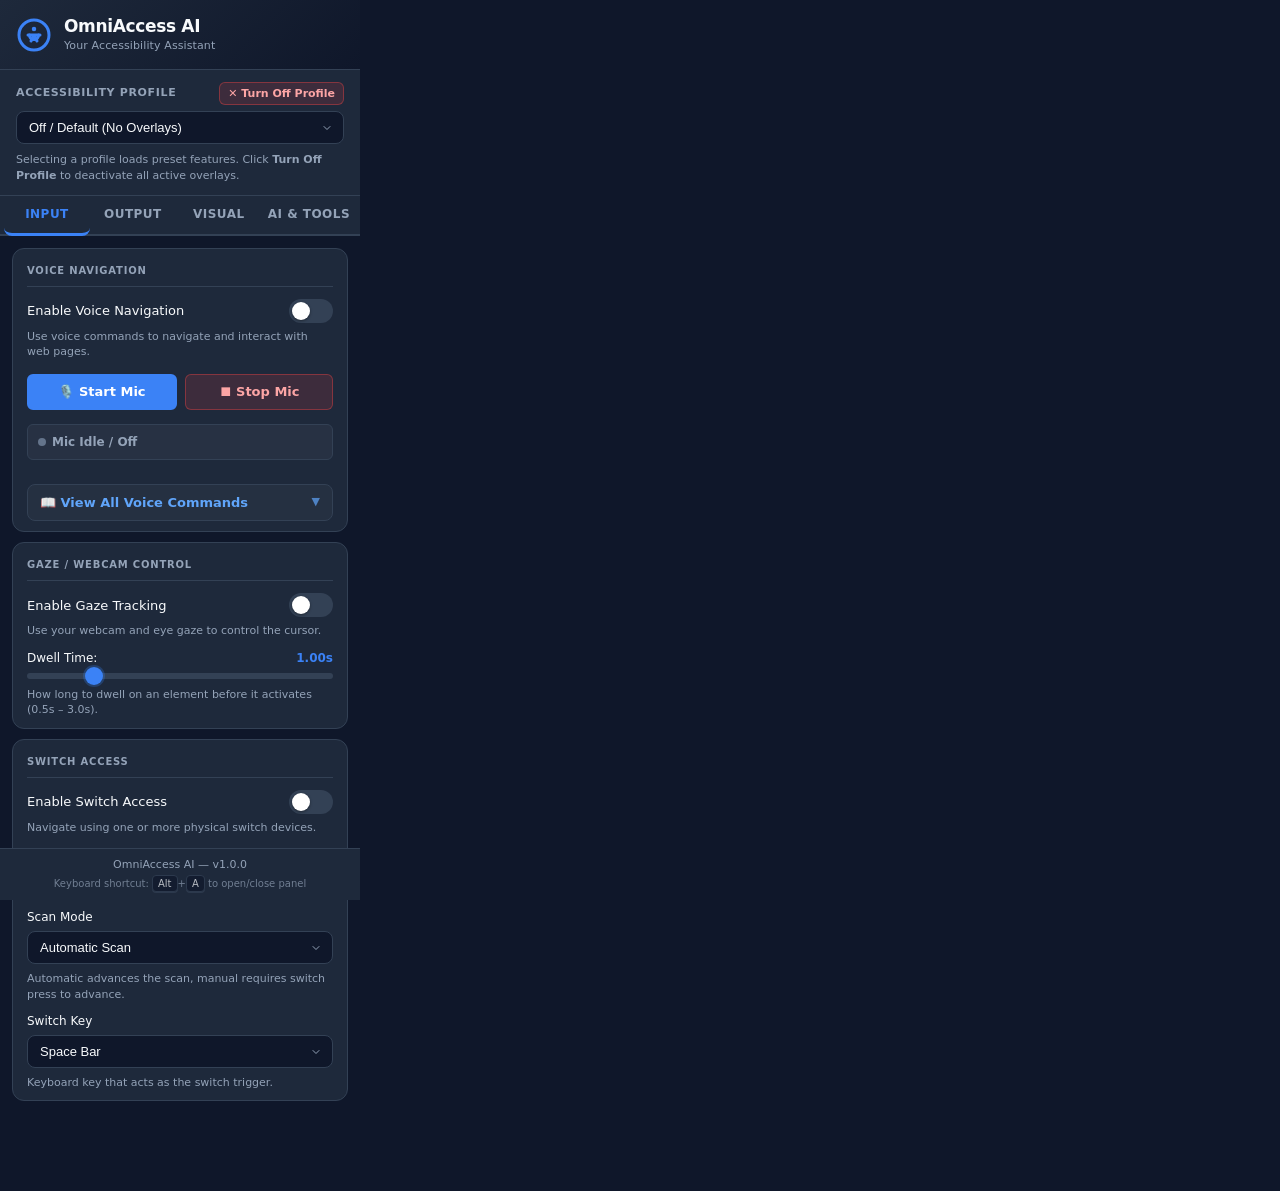
==== commit bc78770c: "Update Think AI 4.0 Accessibility codebase" ====
--- a/sidepanel/index.html
+++ b/sidepanel/index.html
@@ -135,19 +135,6 @@
           </div>
         </div>
 
-        <fieldset class="radio-group" id="listening-mode-group" aria-describedby="listen-mode-desc">
-          <legend class="radio-legend">Listening Mode</legend>
-          <p id="listen-mode-desc" class="helper-text">Choose how voice commands are activated.</p>
-          <label class="radio-label">
-            <input type="radio" name="listening-mode" value="continuous" id="mode-continuous" />
-            <span>Continuous Listening</span>
-          </label>
-          <label class="radio-label">
-            <input type="radio" name="listening-mode" value="push_to_talk" id="mode-push" />
-            <span>Push-to-Talk</span>
-          </label>
-        </fieldset>
-
         <!-- Voice Commands Cheat Sheet -->
         <details style="margin-top: 14px; background: rgba(255,255,255,0.03); border: 1px solid var(--border); border-radius: 8px; padding: 8px 12px; font-size: 13px;">
           <summary style="cursor: pointer; font-weight: 700; color: #60a5fa; user-select: none; display: flex; align-items: center; justify-content: space-between;">
@@ -451,6 +438,15 @@
             Voices are provided by your operating system.
           </p>
         </div>
+
+        <div class="button-row" style="margin-top: 12px; display: flex; gap: 8px;">
+          <button id="btn-start-read-aloud" class="btn-primary" type="button" style="flex: 1;">
+            ▶ Read Page Aloud
+          </button>
+          <button id="btn-stop-read-aloud" class="btn-secondary" type="button" style="flex: 1; color: #fca5a5; border-color: rgba(239,68,68,0.3);">
+            ⏹ Stop Reading
+          </button>
+        </div>
       </section>
 
       <!-- Sound Labels -->
@@ -583,6 +579,44 @@
             aria-valuemax="200"
             aria-valuenow="100"
             aria-valuetext="100 percent" />
+        </div>
+      </section>
+
+      <!-- Blue Light Filter -->
+      <section class="section-card" aria-labelledby="bluelight-heading">
+        <h2 id="bluelight-heading" class="section-title">Blue Light Filter</h2>
+
+        <div class="control-row">
+          <label class="toggle-label" for="bluelight-toggle">
+            <span class="toggle-text">Enable Blue Light Filter</span>
+            <span class="toggle-switch">
+              <input type="checkbox" id="bluelight-toggle" class="toggle-input"
+                     aria-describedby="bluelight-desc" />
+              <span class="toggle-slider" aria-hidden="true"></span>
+            </span>
+          </label>
+          <p id="bluelight-desc" class="helper-text">
+            Apply a warm overlay to reduce blue light emission — easier on the eyes at night.
+          </p>
+        </div>
+
+        <div class="slider-group">
+          <label for="bluelight-slider" class="slider-label">
+            Intensity:
+            <span id="bluelight-value" class="slider-value" aria-live="polite">50%</span>
+          </label>
+          <input
+            type="range"
+            id="bluelight-slider"
+            class="range-slider"
+            min="10"
+            max="100"
+            step="5"
+            value="50"
+            aria-valuemin="10"
+            aria-valuemax="100"
+            aria-valuenow="50"
+            aria-valuetext="50 percent" />
         </div>
       </section>
 
@@ -779,6 +813,10 @@
           </button>
         </div>
         <div id="images-status" class="status-message" aria-live="polite" role="status"></div>
+        <div id="images-results-container" style="display: none; margin-top: 12px; background: rgba(15,23,42,0.6); border: 1px solid var(--border); border-radius: 8px; padding: 10px; max-height: 260px; overflow-y: auto;">
+          <div style="font-size: 11px; font-weight: 700; color: #94a3b8; text-transform: uppercase; margin-bottom: 8px; letter-spacing: 0.05em;">Generated Image Descriptions:</div>
+          <div id="images-results-list" style="display: flex; flex-direction: column; gap: 8px; font-size: 12px; line-height: 1.4;"></div>
+        </div>
       </section>
 
       <!-- WCAG Auditor -->
